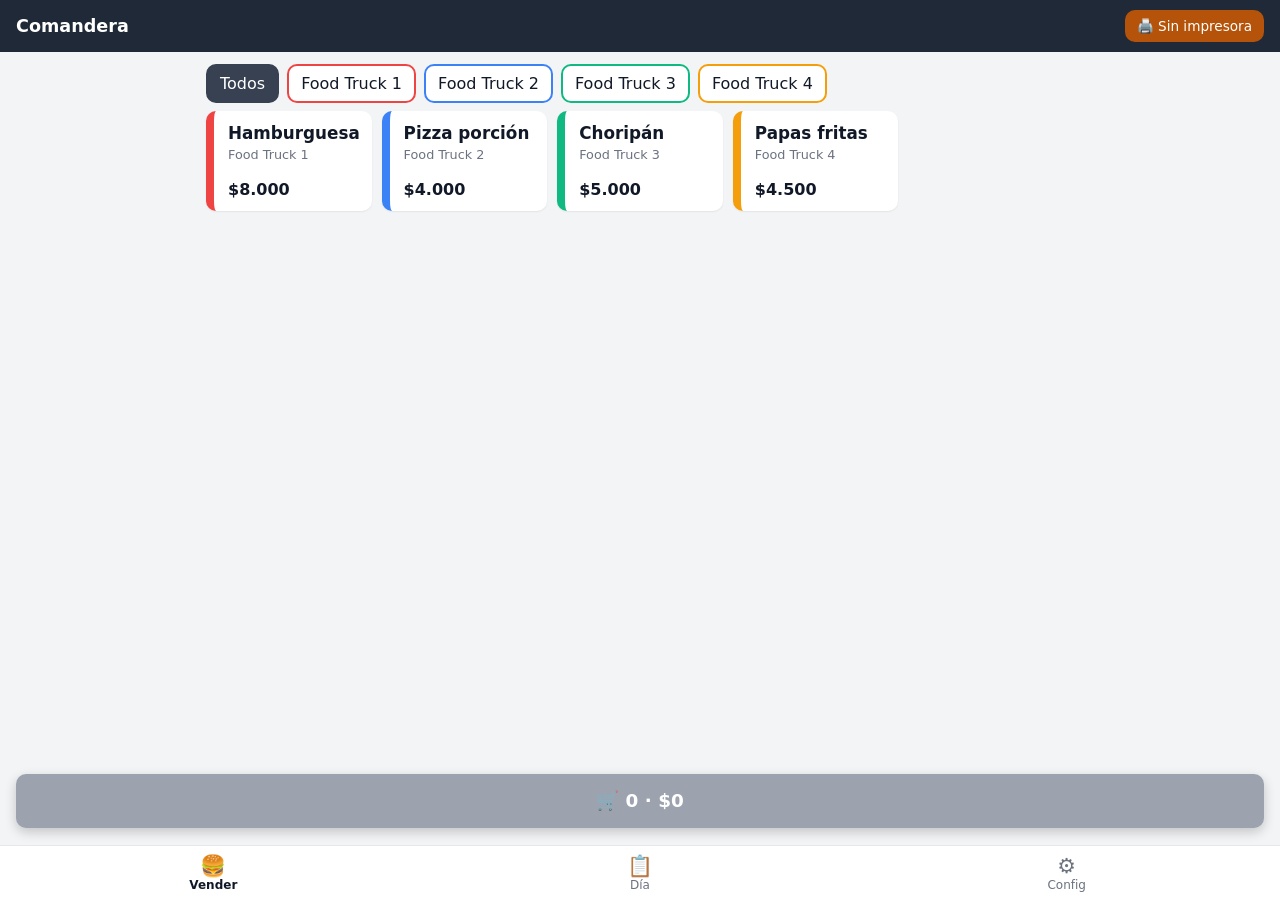
==== index.html @ a4a02ccc "Comandera: caja unificada para food trucks con impresión Bluetooth App web para celular (PWA, funcio" ====
<!doctype html>
<html lang="es">
<head>
<meta charset="utf-8">
<meta name="viewport" content="width=device-width, initial-scale=1, viewport-fit=cover">
<meta name="theme-color" content="#1f2937">
<title>Comandera</title>
<link rel="manifest" href="manifest.webmanifest">
<link rel="icon" href="icon.svg" type="image/svg+xml">
<link rel="stylesheet" href="style.css">
</head>
<body>
<header>
  <h1 id="club-title">Comandera</h1>
  <button id="btn-printer" class="printer off" title="Impresora">🖨️ <span id="printer-status">Sin impresora</span></button>
</header>

<main>
  <!-- VENDER -->
  <section id="view-vender" class="view active">
    <div id="truck-filter" class="chips"></div>
    <div id="products" class="grid"></div>
    <div id="cart-bar">
      <button id="btn-cart" class="big">🛒 <span id="cart-count">0</span> · $<span id="cart-total">0</span></button>
    </div>
  </section>

  <!-- CARRITO / COBRAR -->
  <div id="cart-sheet" class="sheet hidden">
    <div class="sheet-body">
      <div class="sheet-head"><h2>Pedido</h2><button class="close" data-close="cart-sheet">✕</button></div>
      <div id="cart-items"></div>
      <div class="total-line">Total <b>$<span id="cart-total2">0</span></b></div>
      <div class="pay">
        <label><input type="radio" name="pay" value="efectivo" checked> 💵 Efectivo</label>
        <label><input type="radio" name="pay" value="transferencia"> 📱 Transferencia/QR</label>
      </div>
      <div class="row">
        <button id="btn-clear" class="secondary">Vaciar</button>
        <button id="btn-cobrar" class="big ok">Cobrar e imprimir</button>
      </div>
    </div>
  </div>

  <!-- DIA -->
  <section id="view-dia" class="view">
    <div id="day-summary"></div>
    <div class="row">
      <button id="btn-print-cierre">🖨️ Imprimir cierre</button>
      <button id="btn-csv" class="secondary">⬇️ Excel (CSV)</button>
    </div>
    <h3>Pedidos</h3>
    <div id="order-list"></div>
    <button id="btn-close-day" class="danger big">Cerrar el día y empezar de cero</button>
    <h3>Días anteriores</h3>
    <div id="history"></div>
  </section>

  <!-- CONFIG -->
  <section id="view-config" class="view">
    <h3>Evento</h3>
    <label class="field">Nombre (sale en los tickets)<input id="cfg-club" type="text"></label>

    <h3>Impresora</h3>
    <label class="field">Cómo imprimir
      <select id="cfg-mode">
        <option value="ble">Bluetooth directo (Chrome en Android)</option>
        <option value="rawbt">App RawBT (Android, Bluetooth clásico o WiFi)</option>
        <option value="system">Diálogo de impresión del sistema</option>
        <option value="none">No imprimir</option>
      </select>
    </label>
    <label class="field">Ancho del papel
      <select id="cfg-width">
        <option value="32">58 mm</option>
        <option value="48">80 mm</option>
      </select>
    </label>
    <label class="check"><input id="cfg-customer" type="checkbox"> Imprimir también ticket para el cliente</label>
    <label class="check"><input id="cfg-cut" type="checkbox"> La impresora tiene cortador automático</label>
    <button id="btn-test">Imprimir prueba</button>

    <h3>Food trucks y productos</h3>
    <p class="hint">"Precio" es lo que paga el cliente. "Al truck" es lo que le pagás al food truck por cada unidad. La diferencia es tu ganancia.</p>
    <div id="cfg-trucks"></div>

    <h3>Respaldo</h3>
    <div class="row">
      <button id="btn-export" class="secondary">Exportar datos</button>
      <label class="button secondary">Importar datos<input id="file-import" type="file" accept="application/json" hidden></label>
    </div>
  </section>
</main>

<nav>
  <button data-view="vender" class="active">🍔<span>Vender</span></button>
  <button data-view="dia">📋<span>Día</span></button>
  <button data-view="config">⚙️<span>Config</span></button>
</nav>

<div id="toast" class="hidden"></div>
<div id="print-area"></div>

<script src="printer.js"></script>
<script src="app.js"></script>
</body>
</html>
---- style.css ----
:root {
  --bg: #f3f4f6; --fg: #111827; --card: #fff; --muted: #6b7280; --line: #e5e7eb;
  --dark: #1f2937; --ok: #059669; --danger: #dc2626;
}
* { box-sizing: border-box; }
body { margin: 0; font-family: system-ui, -apple-system, sans-serif; background: var(--bg); color: var(--fg); padding-bottom: 150px; }
button, .button { font: inherit; border: 0; border-radius: 10px; padding: 12px 14px; background: var(--dark); color: #fff; cursor: pointer; display: inline-block; text-align: center; }
button:active { transform: scale(.97); }
button.secondary, .button.secondary { background: #e5e7eb; color: var(--fg); }
button.danger { background: var(--danger); }
button.ok { background: var(--ok); }
button.big { font-size: 1.15rem; font-weight: 700; padding: 16px; width: 100%; }
button.small { padding: 8px 10px; font-size: .9rem; }
input, select { font: inherit; padding: 10px; border: 1px solid #d1d5db; border-radius: 8px; width: 100%; background: #fff; color: var(--fg); min-width: 0; }
.hidden { display: none !important; }
.hint { color: var(--muted); font-size: .9rem; }
.row { display: flex; gap: 8px; margin: 8px 0; }
.row > * { flex: 1; }

header { position: sticky; top: 0; z-index: 5; background: var(--dark); color: #fff; display: flex; align-items: center; justify-content: space-between; padding: 10px 16px; gap: 8px; }
header h1 { font-size: 1.1rem; margin: 0; overflow: hidden; text-overflow: ellipsis; white-space: nowrap; }
.printer { padding: 8px 12px; font-size: .85rem; white-space: nowrap; }
.printer.off { background: #b45309; }
.printer.on { background: var(--ok); }

main { padding: 12px 16px; max-width: 900px; margin: 0 auto; }
.view { display: none; }
.view.active { display: block; }
h3 { margin: 24px 0 8px; }

.chips { display: flex; gap: 8px; overflow-x: auto; padding-bottom: 8px; }
.chip { background: #fff; color: var(--fg); border: 2px solid var(--c); white-space: nowrap; padding: 8px 12px; }
.chip.on { background: var(--c); color: #fff; }

.grid { display: grid; grid-template-columns: repeat(auto-fill, minmax(140px, 1fr)); gap: 10px; }
.product { position: relative; background: var(--card); color: var(--fg); border-left: 8px solid var(--c); display: flex; flex-direction: column; align-items: flex-start; gap: 4px; min-height: 100px; text-align: left; box-shadow: 0 1px 2px #0001; }
.pname { font-weight: 700; font-size: 1.05rem; }
.ptruck { font-size: .8rem; color: var(--muted); }
.pprice { margin-top: auto; font-weight: 700; }
.qty { position: absolute; top: 6px; right: 6px; background: var(--c); color: #fff; border-radius: 99px; min-width: 28px; height: 28px; display: grid; place-items: center; font-weight: 700; }

#cart-bar { position: fixed; left: 0; right: 0; bottom: 64px; padding: 8px 16px; z-index: 4; }
#cart-bar button { background: var(--ok); box-shadow: 0 4px 12px #0003; }
#cart-bar.empty button { background: #9ca3af; }

.sheet { position: fixed; inset: 0; background: #0007; z-index: 10; display: flex; align-items: flex-end; }
.sheet-body { background: var(--bg); width: 100%; max-height: 90vh; overflow-y: auto; border-radius: 16px 16px 0 0; padding: 16px; max-width: 900px; margin: 0 auto; }
.sheet-head { display: flex; justify-content: space-between; align-items: center; }
.sheet-head h2 { margin: 0; }
.close { background: transparent; color: var(--fg); font-size: 1.3rem; }
.cart-line { display: flex; justify-content: space-between; align-items: center; background: #fff; border-left: 6px solid var(--c); border-radius: 8px; padding: 10px; margin: 8px 0; gap: 8px; }
.cart-line small { display: block; color: var(--muted); }
.stepper { display: flex; align-items: center; gap: 10px; }
.stepper button { width: 44px; height: 44px; padding: 0; font-size: 1.4rem; }
.stepper span { min-width: 24px; text-align: center; font-weight: 700; font-size: 1.1rem; }
.total-line { display: flex; justify-content: space-between; font-size: 1.4rem; margin: 12px 0; }
.pay { display: grid; grid-template-columns: 1fr 1fr; gap: 8px; margin-bottom: 8px; }
.pay label { background: #fff; border-radius: 8px; padding: 12px; display: flex; align-items: center; gap: 6px; }
.pay input { width: auto; }

.cards { display: grid; grid-template-columns: 1fr 1fr; gap: 8px; }
.card { background: #fff; border-radius: 10px; padding: 12px; }
.card small { display: block; color: var(--muted); }
.card b { font-size: 1.3rem; }
.card.profit { background: #d1fae5; }
table { width: 100%; border-collapse: collapse; background: #fff; border-radius: 10px; overflow: hidden; margin-top: 10px; }
th, td { padding: 10px 8px; text-align: left; border-bottom: 1px solid var(--line); }
td:not(:first-child), th:not(:first-child) { text-align: right; }
tr.tot td { font-weight: 700; background: #f9fafb; }

.order { background: #fff; border-radius: 8px; padding: 10px; margin: 6px 0; }
.order summary { cursor: pointer; }
.order.voided { opacity: .5; text-decoration: line-through; }
#btn-close-day { margin-top: 20px; }

.field { display: block; margin: 8px 0; font-size: .9rem; color: var(--muted); }
.field input, .field select { margin-top: 4px; color: var(--fg); }
.check { display: flex; gap: 8px; align-items: center; margin: 10px 0; }
.check input { width: 22px; height: 22px; }
.truck-cfg { background: #fff; border-left: 8px solid var(--c); border-radius: 10px; padding: 10px; margin: 10px 0; }
.truck-cfg .t-name { font-weight: 700; }
.truck-cfg .row > button { flex: 0 0 auto; }
.prod-head, .prod-row { display: grid; grid-template-columns: 1fr 80px 80px 38px; gap: 6px; align-items: center; margin: 6px 0; }
.prod-head { font-size: .75rem; color: var(--muted); }

nav { position: fixed; bottom: 0; left: 0; right: 0; display: flex; background: #fff; border-top: 1px solid var(--line); z-index: 5; padding-bottom: env(safe-area-inset-bottom); }
nav button { flex: 1; background: transparent; color: var(--muted); display: flex; flex-direction: column; align-items: center; font-size: 1.3rem; padding: 8px; border-radius: 0; }
nav button span { font-size: .75rem; }
nav button.active { color: var(--fg); font-weight: 700; }

#toast { position: fixed; top: 64px; left: 16px; right: 16px; background: var(--dark); color: #fff; padding: 14px; border-radius: 10px; z-index: 20; text-align: center; box-shadow: 0 4px 12px #0004; }

#print-area { display: none; }
@media print {
  body { padding: 0; background: #fff; }
  body > *:not(#print-area) { display: none !important; }
  #print-area { display: block; font-family: monospace; font-size: 12px; }
  .ticket { width: calc(var(--cols) * 1ch); page-break-after: always; }
  .ticket .big { font-size: 20px; font-weight: bold; }
  .ticket div { white-space: pre; }
}
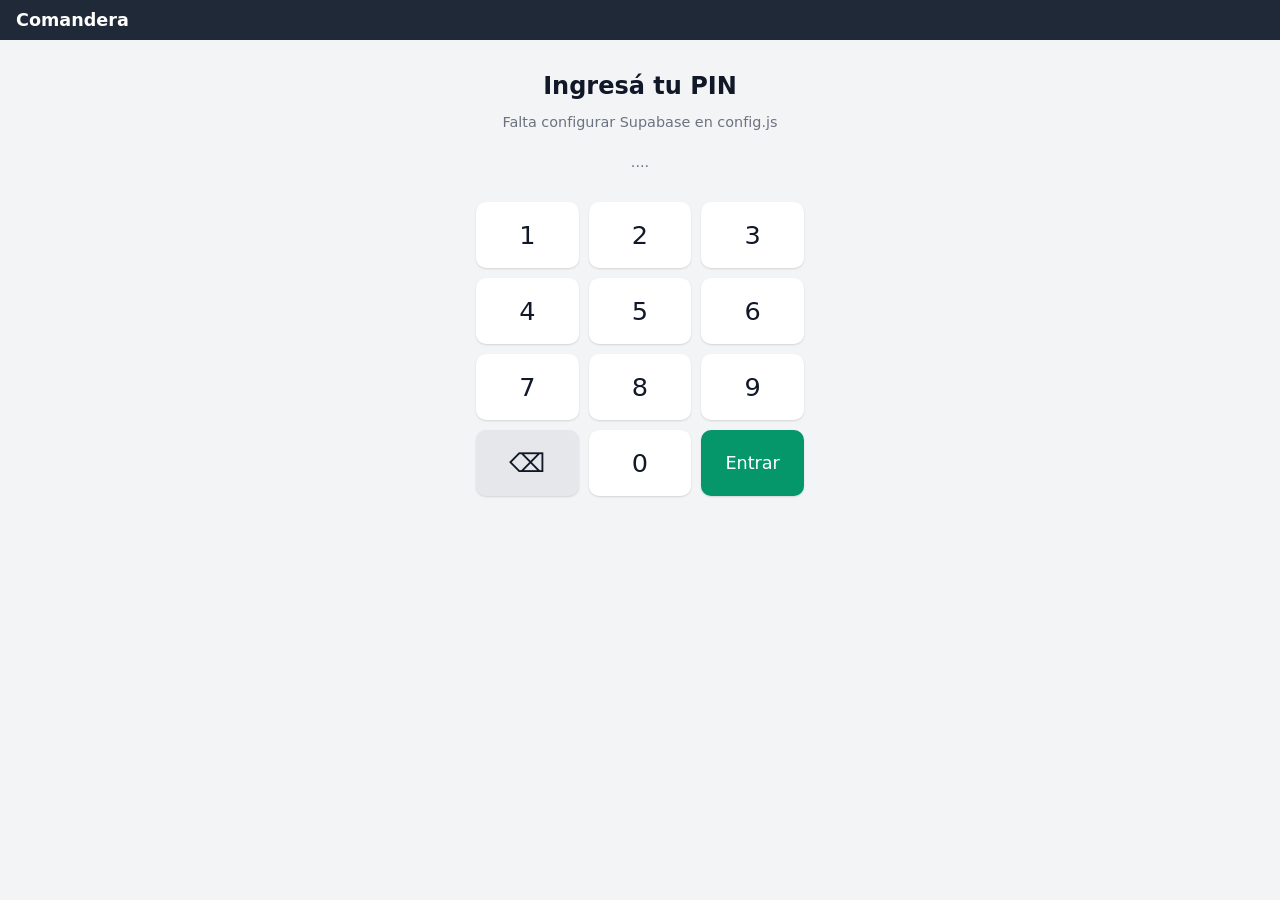
==== commit 84537a0a: "Pantallas de admin, caja y food truck con datos compartidos en Supabase - Ingreso con PIN: cada rol " ====
--- a/index.html
+++ b/index.html
@@ -11,13 +11,30 @@
 </head>
 <body>
 <header>
-  <h1 id="club-title">Comandera</h1>
-  <button id="btn-printer" class="printer off" title="Impresora">🖨️ <span id="printer-status">Sin impresora</span></button>
+  <div class="title">
+    <h1 id="event-title">Comandera</h1>
+    <small id="role-label"></small>
+  </div>
+  <button id="btn-printer" class="printer off hidden">🖨️ <span id="printer-status">Conectar</span></button>
+  <button id="btn-logout" class="logout hidden">Salir</button>
 </header>
 
-<main>
-  <!-- VENDER -->
-  <section id="view-vender" class="view active">
+<!-- INGRESO CON PIN -->
+<section id="login" class="login">
+  <h2 id="login-title">Ingresá tu PIN</h2>
+  <p id="login-hint" class="hint"></p>
+  <div id="pin-dots" class="pin-dots"></div>
+  <div class="keypad">
+    <button data-k="1">1</button><button data-k="2">2</button><button data-k="3">3</button>
+    <button data-k="4">4</button><button data-k="5">5</button><button data-k="6">6</button>
+    <button data-k="7">7</button><button data-k="8">8</button><button data-k="9">9</button>
+    <button data-k="del" class="secondary">⌫</button><button data-k="0">0</button><button data-k="ok" class="ok">Entrar</button>
+  </div>
+</section>
+
+<main id="app" class="hidden">
+  <!-- VENDER (caja y admin) -->
+  <section id="view-vender" class="view">
     <div id="truck-filter" class="chips"></div>
     <div id="products" class="grid"></div>
     <div id="cart-bar">
@@ -25,43 +42,56 @@
     </div>
   </section>
 
-  <!-- CARRITO / COBRAR -->
-  <div id="cart-sheet" class="sheet hidden">
-    <div class="sheet-body">
-      <div class="sheet-head"><h2>Pedido</h2><button class="close" data-close="cart-sheet">✕</button></div>
-      <div id="cart-items"></div>
-      <div class="total-line">Total <b>$<span id="cart-total2">0</span></b></div>
-      <div class="pay">
-        <label><input type="radio" name="pay" value="efectivo" checked> 💵 Efectivo</label>
-        <label><input type="radio" name="pay" value="transferencia"> 📱 Transferencia/QR</label>
-      </div>
-      <div class="row">
-        <button id="btn-clear" class="secondary">Vaciar</button>
-        <button id="btn-cobrar" class="big ok">Cobrar e imprimir</button>
-      </div>
-    </div>
-  </div>
+  <!-- PEDIDOS DEL DÍA (caja y admin) -->
+  <section id="view-pedidos" class="view">
+    <div id="caja-summary"></div>
+    <h3>Pedidos de hoy</h3>
+    <div id="order-list"></div>
+  </section>
 
-  <!-- DIA -->
-  <section id="view-dia" class="view">
-    <div id="day-summary"></div>
+  <!-- EN VIVO (admin) -->
+  <section id="view-vivo" class="view">
+    <p class="hint live">● En vivo · <span id="vivo-since"></span></p>
+    <div id="vivo-summary"></div>
     <div class="row">
       <button id="btn-print-cierre">🖨️ Imprimir cierre</button>
-      <button id="btn-csv" class="secondary">⬇️ Excel (CSV)</button>
+      <button id="btn-print-liq" class="secondary">🖨️ Liquidación por truck</button>
     </div>
-    <h3>Pedidos</h3>
-    <div id="order-list"></div>
-    <button id="btn-close-day" class="danger big">Cerrar el día y empezar de cero</button>
+    <button id="btn-csv" class="secondary wide">⬇️ Bajar Excel (CSV) del día</button>
+    <button id="btn-close-day" class="danger big">Cerrar el día</button>
     <h3>Días anteriores</h3>
     <div id="history"></div>
   </section>
 
-  <!-- CONFIG -->
-  <section id="view-config" class="view">
-    <h3>Evento</h3>
-    <label class="field">Nombre (sale en los tickets)<input id="cfg-club" type="text"></label>
+  <!-- PRODUCTOS (admin) -->
+  <section id="view-productos" class="view">
+    <p class="hint">"Precio" es lo que paga el cliente. "Al truck" es lo que le pagás al food truck por unidad. La diferencia es tu ganancia. Los cambios se guardan solos y le llegan a la caja al instante.</p>
+    <div id="cfg-trucks"></div>
+  </section>
 
-    <h3>Impresora</h3>
+  <!-- MI DÍA (food truck) -->
+  <section id="view-truck" class="view">
+    <p class="hint live">● En vivo · <span id="truck-since"></span></p>
+    <div id="truck-summary"></div>
+    <h3>Pedidos</h3>
+    <div id="truck-orders"></div>
+  </section>
+
+  <!-- HISTORIAL (food truck) -->
+  <section id="view-truckhist" class="view">
+    <div id="truck-history"></div>
+  </section>
+
+  <!-- AJUSTES -->
+  <section id="view-ajustes" class="view">
+    <div id="admin-settings" class="hidden">
+      <h3>Evento y PINs</h3>
+      <label class="field">Nombre del evento (sale en los tickets)<input id="cfg-event" type="text"></label>
+      <label class="field">PIN de la caja<input id="cfg-pin-caja" type="text" inputmode="numeric" maxlength="8"></label>
+      <label class="field">Tu PIN de admin<input id="cfg-pin-admin" type="text" inputmode="numeric" maxlength="8"></label>
+      <p class="hint">Los PINs de cada food truck se ponen en 🍔 Productos.</p>
+    </div>
+    <h3>Impresora de este celular</h3>
     <label class="field">Cómo imprimir
       <select id="cfg-mode">
         <option value="ble">Bluetooth directo (Chrome en Android)</option>
@@ -79,28 +109,32 @@
     <label class="check"><input id="cfg-customer" type="checkbox"> Imprimir también ticket para el cliente</label>
     <label class="check"><input id="cfg-cut" type="checkbox"> La impresora tiene cortador automático</label>
     <button id="btn-test">Imprimir prueba</button>
-
-    <h3>Food trucks y productos</h3>
-    <p class="hint">"Precio" es lo que paga el cliente. "Al truck" es lo que le pagás al food truck por cada unidad. La diferencia es tu ganancia.</p>
-    <div id="cfg-trucks"></div>
-
-    <h3>Respaldo</h3>
-    <div class="row">
-      <button id="btn-export" class="secondary">Exportar datos</button>
-      <label class="button secondary">Importar datos<input id="file-import" type="file" accept="application/json" hidden></label>
-    </div>
   </section>
 </main>
 
-<nav>
-  <button data-view="vender" class="active">🍔<span>Vender</span></button>
-  <button data-view="dia">📋<span>Día</span></button>
-  <button data-view="config">⚙️<span>Config</span></button>
-</nav>
+<!-- CARRITO -->
+<div id="cart-sheet" class="sheet hidden">
+  <div class="sheet-body">
+    <div class="sheet-head"><h2>Pedido</h2><button class="close" data-close="cart-sheet">✕</button></div>
+    <div id="cart-items"></div>
+    <div class="total-line">Total <b>$<span id="cart-total2">0</span></b></div>
+    <div class="pay">
+      <label><input type="radio" name="pay" value="efectivo" checked> 💵 Efectivo</label>
+      <label><input type="radio" name="pay" value="transferencia"> 📱 Transferencia/QR</label>
+    </div>
+    <div class="row">
+      <button id="btn-clear" class="secondary">Vaciar</button>
+      <button id="btn-cobrar" class="big ok">Cobrar e imprimir</button>
+    </div>
+  </div>
+</div>
 
+<nav id="nav" class="hidden"></nav>
 <div id="toast" class="hidden"></div>
 <div id="print-area"></div>
 
+<script src="config.js"></script>
+<script src="api.js"></script>
 <script src="printer.js"></script>
 <script src="app.js"></script>
 </body>
--- a/style.css
+++ b/style.css
@@ -99,3 +99,42 @@
   .ticket .big { font-size: 20px; font-weight: bold; }
   .ticket div { white-space: pre; }
 }
+
+/* ---------- roles, ingreso y pantallas en vivo ---------- */
+header .title { flex: 1; min-width: 0; }
+header .title small { color: #9ca3af; font-size: .8rem; }
+.logout { background: #374151; padding: 8px 12px; font-size: .85rem; }
+button.wide { width: 100%; margin: 8px 0; }
+button:disabled { opacity: .6; }
+
+.login { max-width: 360px; margin: 0 auto; padding: 24px 16px; text-align: center; }
+.login h2 { margin: 8px 0; }
+.pin-dots { height: 40px; display: flex; justify-content: center; align-items: center; gap: 12px; margin: 16px 0; }
+.pin-dots .dot { width: 16px; height: 16px; border-radius: 50%; background: var(--dark); }
+.keypad { display: grid; grid-template-columns: repeat(3, 1fr); gap: 10px; }
+.keypad button { font-size: 1.6rem; padding: 18px 0; background: #fff; color: var(--fg); box-shadow: 0 1px 2px #0002; }
+.keypad button.ok { background: var(--ok); color: #fff; font-size: 1.1rem; }
+.keypad button.secondary { background: #e5e7eb; }
+
+.live { color: var(--ok); }
+.cards .card.wide { grid-column: 1 / -1; }
+.card.wide b { font-size: 2rem; }
+
+.truck-row { background: #fff; border-left: 8px solid var(--c); border-radius: 10px; padding: 10px 12px; margin: 8px 0; }
+.truck-row-head { display: flex; justify-content: space-between; }
+.truck-row-head span { color: var(--muted); }
+.bar { height: 8px; background: #f3f4f6; border-radius: 4px; margin: 8px 0; overflow: hidden; }
+.bar span { display: block; height: 100%; background: var(--c); }
+.truck-row-nums { display: flex; justify-content: space-between; flex-wrap: wrap; gap: 4px 12px; font-size: .9rem; }
+
+.truck-cfg-head { display: flex; gap: 8px; align-items: center; }
+.truck-cfg-head .t-color { width: 44px; height: 44px; padding: 2px; flex: 0 0 auto; }
+.truck-cfg-head .t-name { flex: 1; }
+.field.inline { display: flex; align-items: center; gap: 8px; }
+.field.inline input { width: 120px; margin: 0; }
+.margin { font-size: .8rem; color: var(--muted); margin: -2px 0 8px; }
+.margin .neg { color: var(--danger); }
+
+.order.kitchen { border-left: 6px solid var(--dark); }
+.kitchen-head { display: flex; justify-content: space-between; font-size: 1.1rem; margin-bottom: 4px; }
+.kitchen-item { font-size: 1.2rem; font-weight: 600; }
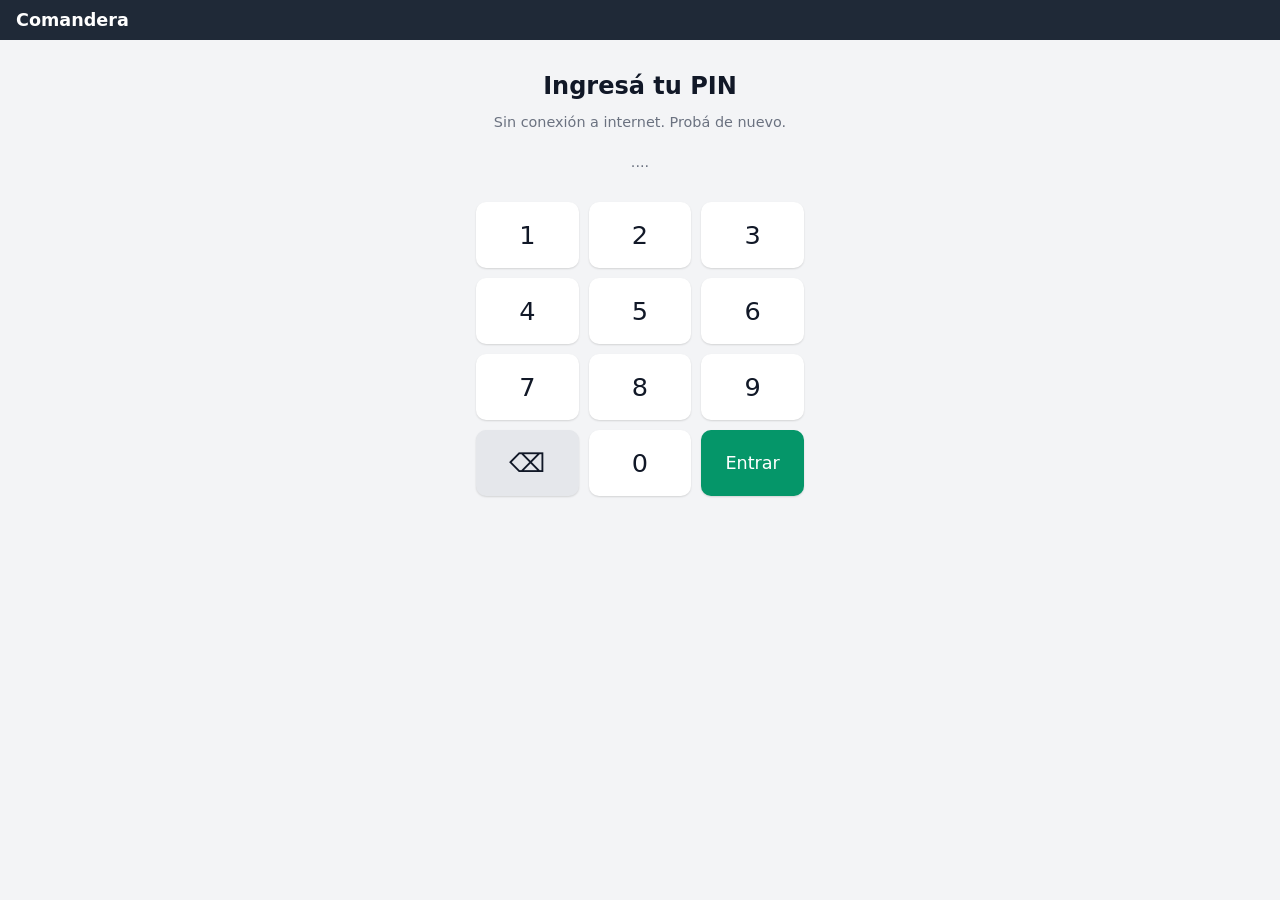
==== commit 63454f9c: "Impresora por USB (WebUSB): Chrome en Android con OTG o en la compu - Nuevo modo 'USB por cable' en " ====
--- a/index.html
+++ b/index.html
@@ -94,7 +94,8 @@
     <h3>Impresora de este celular</h3>
     <label class="field">Cómo imprimir
       <select id="cfg-mode">
-        <option value="ble">Bluetooth directo (Chrome en Android)</option>
+        <option value="ble">Bluetooth (Chrome en Android, Bluefy en iPhone)</option>
+        <option value="usb">USB por cable (Chrome en Android con OTG o en la compu)</option>
         <option value="rawbt">App RawBT (Android, Bluetooth clásico o WiFi)</option>
         <option value="system">Diálogo de impresión del sistema</option>
         <option value="none">No imprimir</option>
